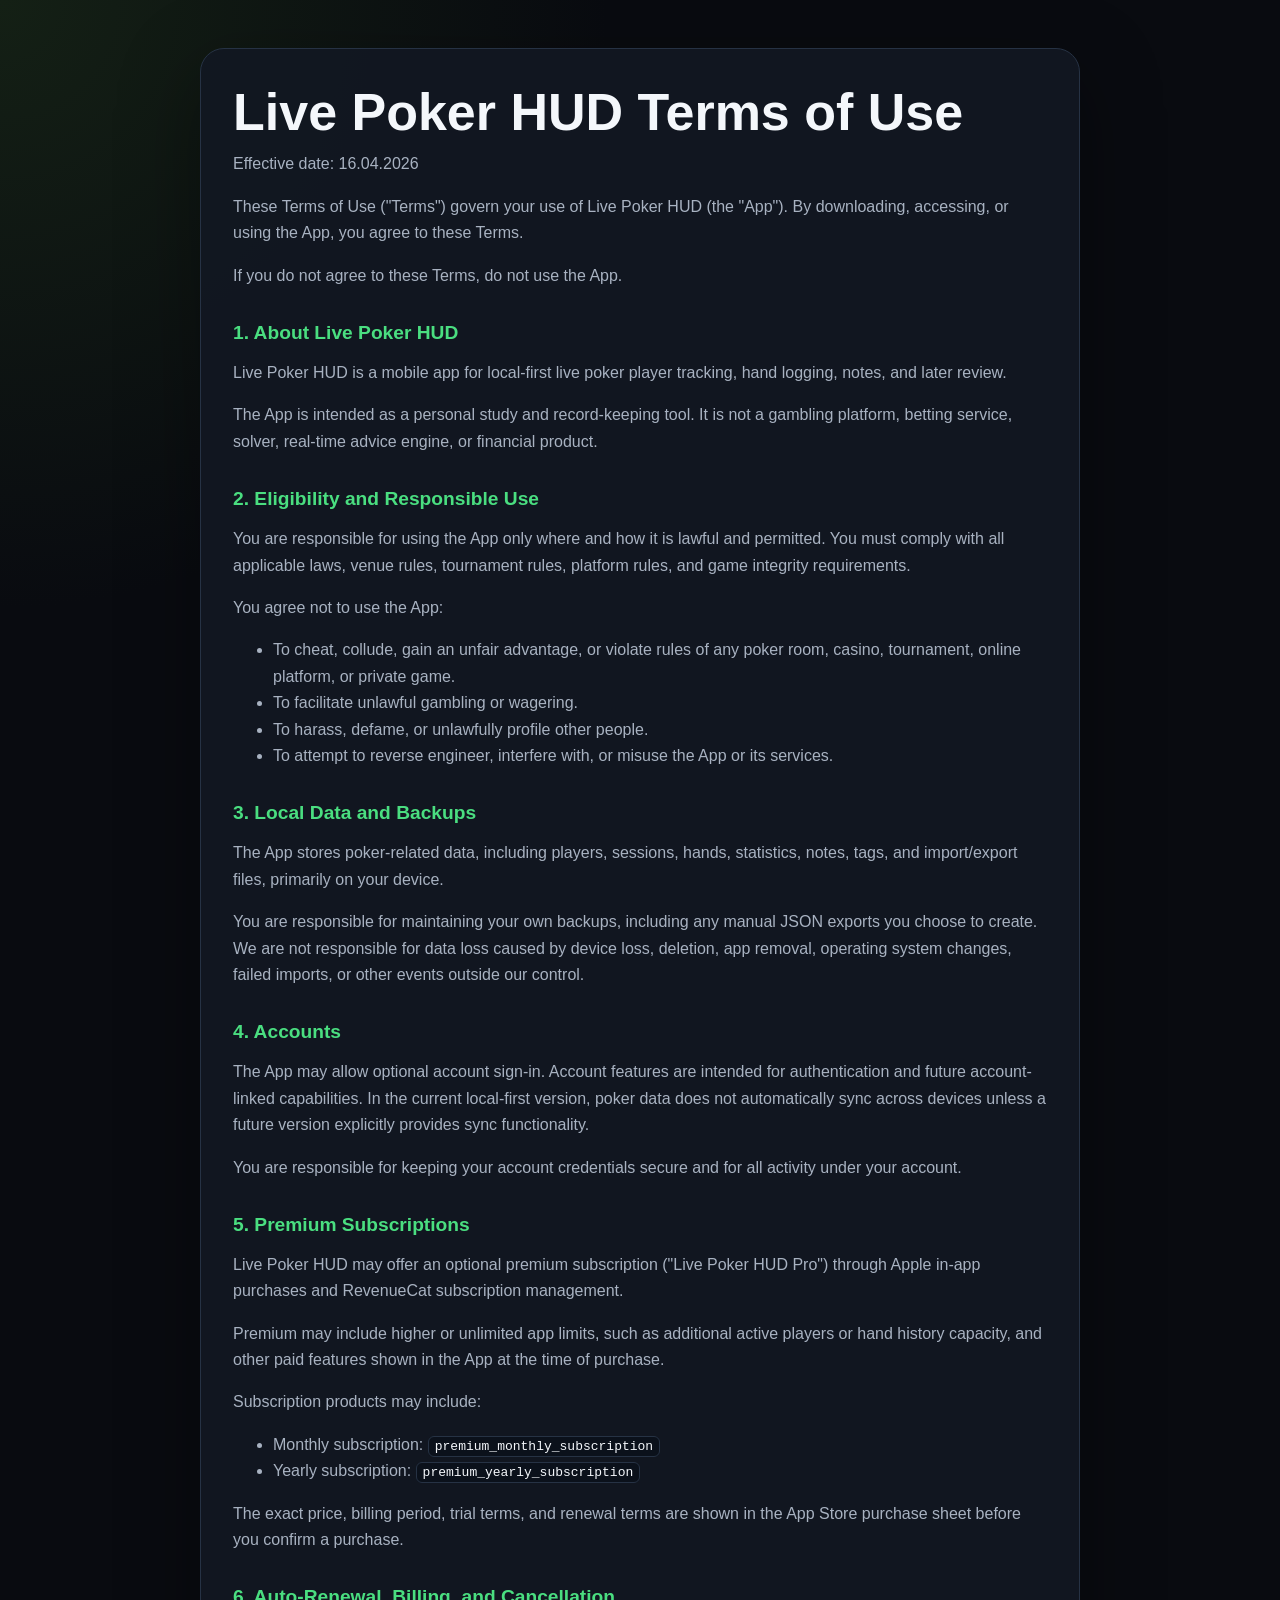
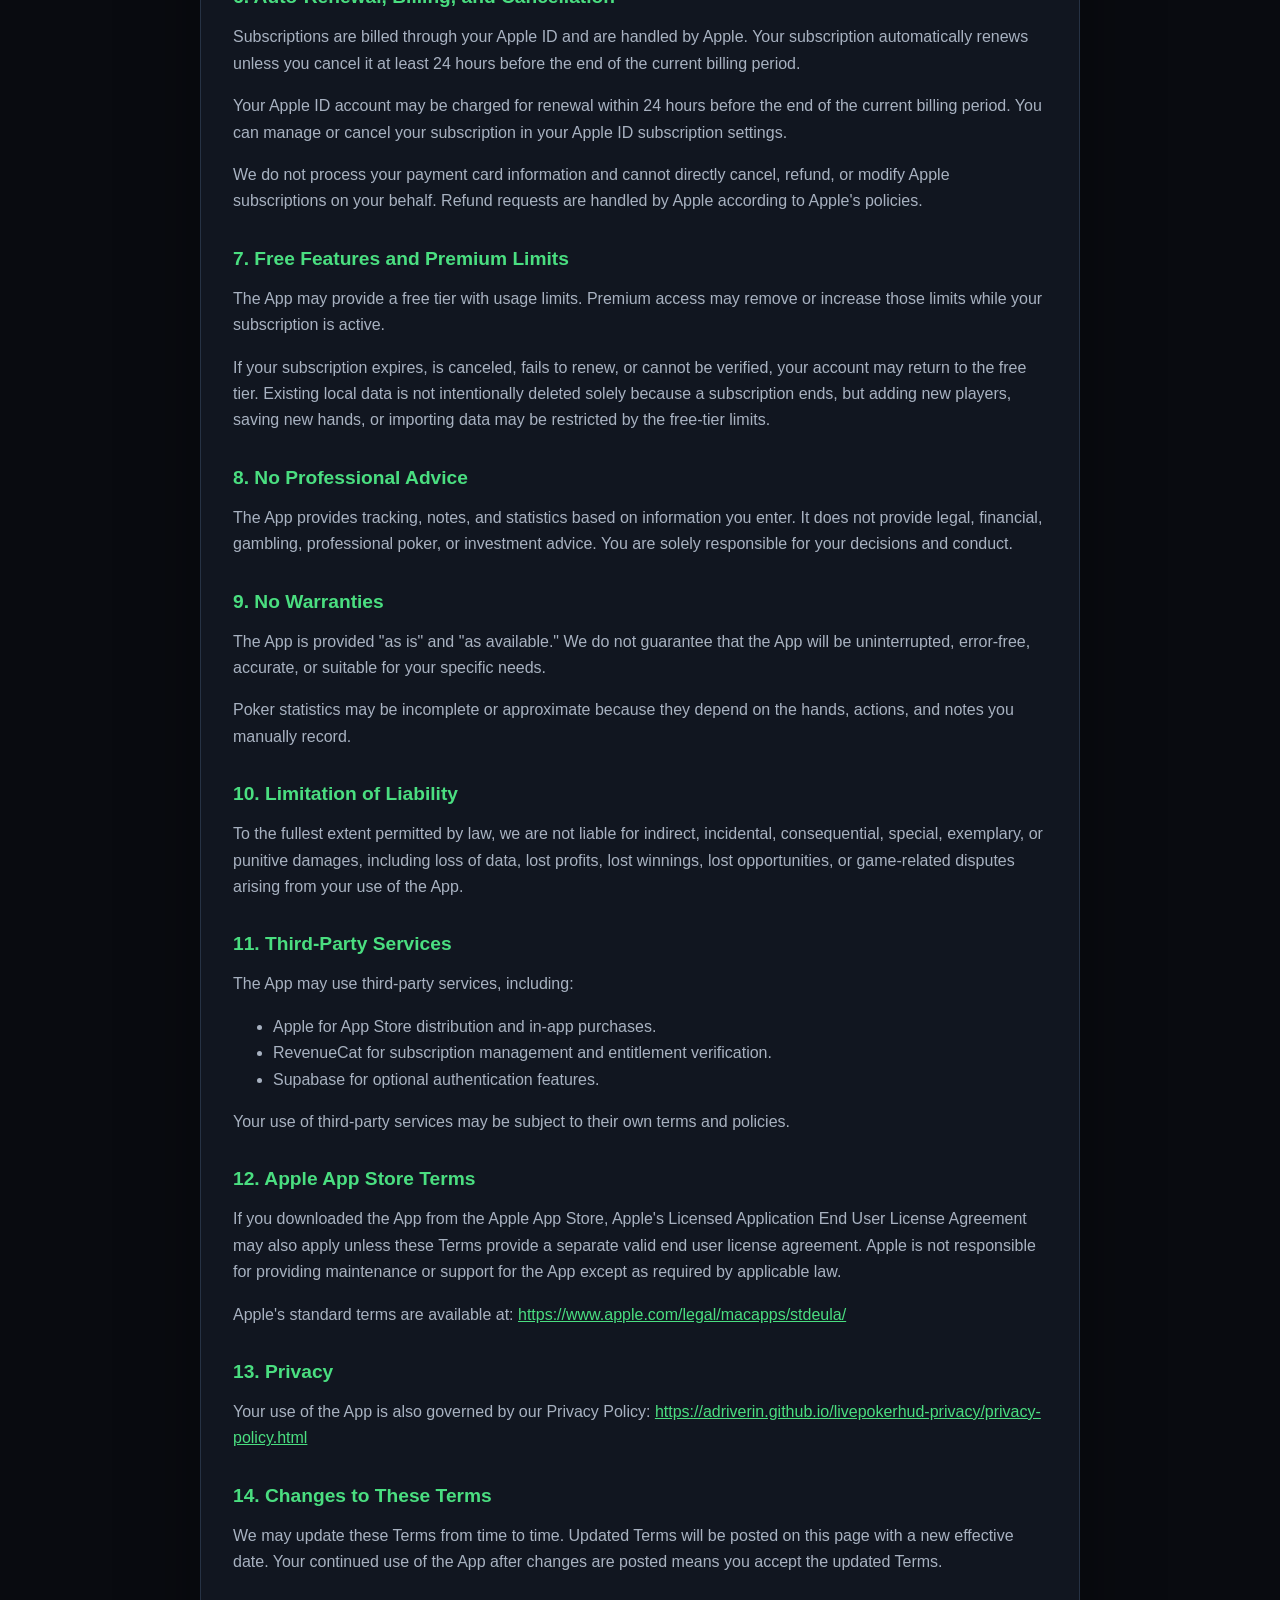
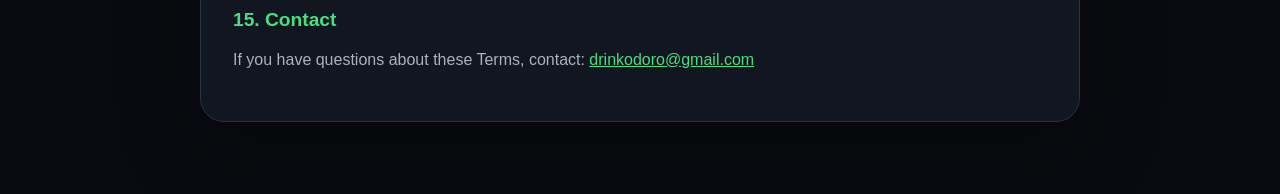
==== terms-of-use.html @ 247b6473 "Add files via upload" ====
<!doctype html>
<html lang="en">
  <head>
    <meta charset="utf-8" />
    <meta name="viewport" content="width=device-width, initial-scale=1" />
    <title>Live Poker HUD Terms of Use</title>
    <meta
      name="description"
      content="Terms of Use for Live Poker HUD, including subscription and premium feature terms."
    />
    <style>
      :root {
        color-scheme: dark;
        --bg: #090b10;
        --panel: #121722;
        --text: #f4f7fb;
        --muted: #a8b2c1;
        --accent: #4ade80;
        --border: #263244;
      }

      body {
        margin: 0;
        background: radial-gradient(circle at top left, #142015 0, var(--bg) 38rem);
        color: var(--text);
        font-family: -apple-system, BlinkMacSystemFont, "Segoe UI", sans-serif;
        line-height: 1.65;
      }

      main {
        max-width: 880px;
        margin: 0 auto;
        padding: 48px 20px 72px;
      }

      article {
        background: rgba(18, 23, 34, 0.92);
        border: 1px solid var(--border);
        border-radius: 24px;
        padding: 32px;
        box-shadow: 0 24px 80px rgba(0, 0, 0, 0.35);
      }

      h1,
      h2 {
        line-height: 1.2;
      }

      h1 {
        margin: 0 0 8px;
        font-size: clamp(2rem, 5vw, 3.25rem);
      }

      h2 {
        margin-top: 32px;
        color: var(--accent);
        font-size: 1.2rem;
      }

      p,
      li {
        color: var(--muted);
      }

      strong,
      code {
        color: var(--text);
      }

      code {
        background: #0b111b;
        border: 1px solid var(--border);
        border-radius: 6px;
        padding: 2px 6px;
      }

      a {
        color: var(--accent);
      }

      .effective {
        margin-top: 0;
        color: var(--muted);
      }

      @media (max-width: 640px) {
        article {
          padding: 24px;
          border-radius: 18px;
        }
      }
    </style>
  </head>
  <body>
    <main>
      <article>
        <h1>Live Poker HUD Terms of Use</h1>
        <p class="effective">Effective date: 16.04.2026</p>

        <p>
          These Terms of Use ("Terms") govern your use of Live Poker HUD (the "App").
          By downloading, accessing, or using the App, you agree to these Terms.
        </p>

        <p>If you do not agree to these Terms, do not use the App.</p>

        <h2>1. About Live Poker HUD</h2>
        <p>
          Live Poker HUD is a mobile app for local-first live poker player tracking,
          hand logging, notes, and later review.
        </p>
        <p>
          The App is intended as a personal study and record-keeping tool. It is not a
          gambling platform, betting service, solver, real-time advice engine, or
          financial product.
        </p>

        <h2>2. Eligibility and Responsible Use</h2>
        <p>
          You are responsible for using the App only where and how it is lawful and
          permitted. You must comply with all applicable laws, venue rules, tournament
          rules, platform rules, and game integrity requirements.
        </p>
        <p>You agree not to use the App:</p>
        <ul>
          <li>
            To cheat, collude, gain an unfair advantage, or violate rules of any poker
            room, casino, tournament, online platform, or private game.
          </li>
          <li>To facilitate unlawful gambling or wagering.</li>
          <li>To harass, defame, or unlawfully profile other people.</li>
          <li>To attempt to reverse engineer, interfere with, or misuse the App or its services.</li>
        </ul>

        <h2>3. Local Data and Backups</h2>
        <p>
          The App stores poker-related data, including players, sessions, hands,
          statistics, notes, tags, and import/export files, primarily on your device.
        </p>
        <p>
          You are responsible for maintaining your own backups, including any manual JSON
          exports you choose to create. We are not responsible for data loss caused by
          device loss, deletion, app removal, operating system changes, failed imports,
          or other events outside our control.
        </p>

        <h2>4. Accounts</h2>
        <p>
          The App may allow optional account sign-in. Account features are intended for
          authentication and future account-linked capabilities. In the current
          local-first version, poker data does not automatically sync across devices
          unless a future version explicitly provides sync functionality.
        </p>
        <p>You are responsible for keeping your account credentials secure and for all activity under your account.</p>

        <h2>5. Premium Subscriptions</h2>
        <p>
          Live Poker HUD may offer an optional premium subscription ("Live Poker HUD Pro")
          through Apple in-app purchases and RevenueCat subscription management.
        </p>
        <p>
          Premium may include higher or unlimited app limits, such as additional active
          players or hand history capacity, and other paid features shown in the App at
          the time of purchase.
        </p>
        <p>Subscription products may include:</p>
        <ul>
          <li>Monthly subscription: <code>premium_monthly_subscription</code></li>
          <li>Yearly subscription: <code>premium_yearly_subscription</code></li>
        </ul>
        <p>
          The exact price, billing period, trial terms, and renewal terms are shown in
          the App Store purchase sheet before you confirm a purchase.
        </p>

        <h2>6. Auto-Renewal, Billing, and Cancellation</h2>
        <p>
          Subscriptions are billed through your Apple ID and are handled by Apple. Your
          subscription automatically renews unless you cancel it at least 24 hours before
          the end of the current billing period.
        </p>
        <p>
          Your Apple ID account may be charged for renewal within 24 hours before the end
          of the current billing period. You can manage or cancel your subscription in
          your Apple ID subscription settings.
        </p>
        <p>
          We do not process your payment card information and cannot directly cancel,
          refund, or modify Apple subscriptions on your behalf. Refund requests are
          handled by Apple according to Apple's policies.
        </p>

        <h2>7. Free Features and Premium Limits</h2>
        <p>
          The App may provide a free tier with usage limits. Premium access may remove or
          increase those limits while your subscription is active.
        </p>
        <p>
          If your subscription expires, is canceled, fails to renew, or cannot be
          verified, your account may return to the free tier. Existing local data is not
          intentionally deleted solely because a subscription ends, but adding new
          players, saving new hands, or importing data may be restricted by the free-tier
          limits.
        </p>

        <h2>8. No Professional Advice</h2>
        <p>
          The App provides tracking, notes, and statistics based on information you enter.
          It does not provide legal, financial, gambling, professional poker, or
          investment advice. You are solely responsible for your decisions and conduct.
        </p>

        <h2>9. No Warranties</h2>
        <p>
          The App is provided "as is" and "as available." We do not guarantee that the
          App will be uninterrupted, error-free, accurate, or suitable for your specific
          needs.
        </p>
        <p>
          Poker statistics may be incomplete or approximate because they depend on the
          hands, actions, and notes you manually record.
        </p>

        <h2>10. Limitation of Liability</h2>
        <p>
          To the fullest extent permitted by law, we are not liable for indirect,
          incidental, consequential, special, exemplary, or punitive damages, including
          loss of data, lost profits, lost winnings, lost opportunities, or game-related
          disputes arising from your use of the App.
        </p>

        <h2>11. Third-Party Services</h2>
        <p>The App may use third-party services, including:</p>
        <ul>
          <li>Apple for App Store distribution and in-app purchases.</li>
          <li>RevenueCat for subscription management and entitlement verification.</li>
          <li>Supabase for optional authentication features.</li>
        </ul>
        <p>Your use of third-party services may be subject to their own terms and policies.</p>

        <h2>12. Apple App Store Terms</h2>
        <p>
          If you downloaded the App from the Apple App Store, Apple's Licensed
          Application End User License Agreement may also apply unless these Terms
          provide a separate valid end user license agreement. Apple is not responsible
          for providing maintenance or support for the App except as required by
          applicable law.
        </p>
        <p>
          Apple's standard terms are available at:
          <a href="https://www.apple.com/legal/macapps/stdeula/">https://www.apple.com/legal/macapps/stdeula/</a>
        </p>

        <h2>13. Privacy</h2>
        <p>
          Your use of the App is also governed by our Privacy Policy:
          <a href="https://adriverin.github.io/livepokerhud-privacy/privacy-policy.html">
            https://adriverin.github.io/livepokerhud-privacy/privacy-policy.html
          </a>
        </p>

        <h2>14. Changes to These Terms</h2>
        <p>
          We may update these Terms from time to time. Updated Terms will be posted on
          this page with a new effective date. Your continued use of the App after changes
          are posted means you accept the updated Terms.
        </p>

        <h2>15. Contact</h2>
        <p>
          If you have questions about these Terms, contact:
          <a href="mailto:drinkodoro@gmail.com">drinkodoro@gmail.com</a>
        </p>
      </article>
    </main>
  </body>
</html>
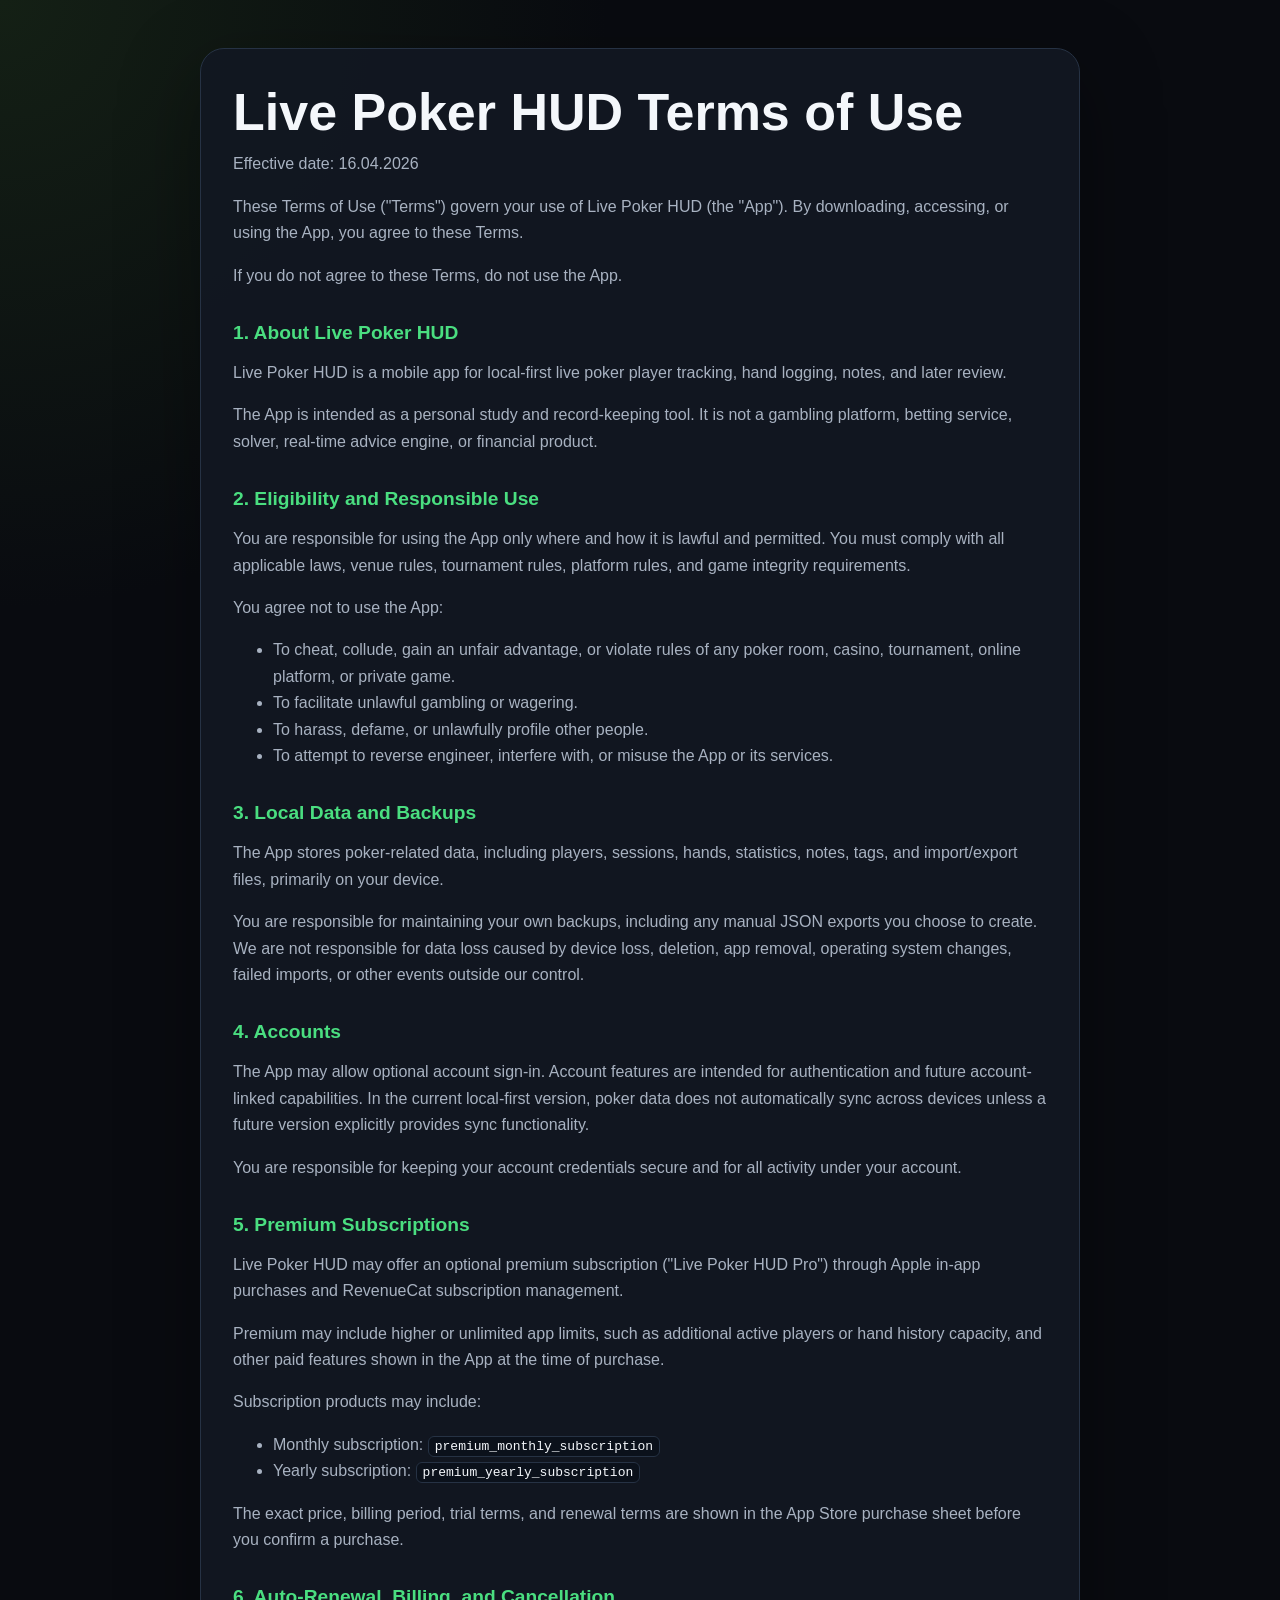
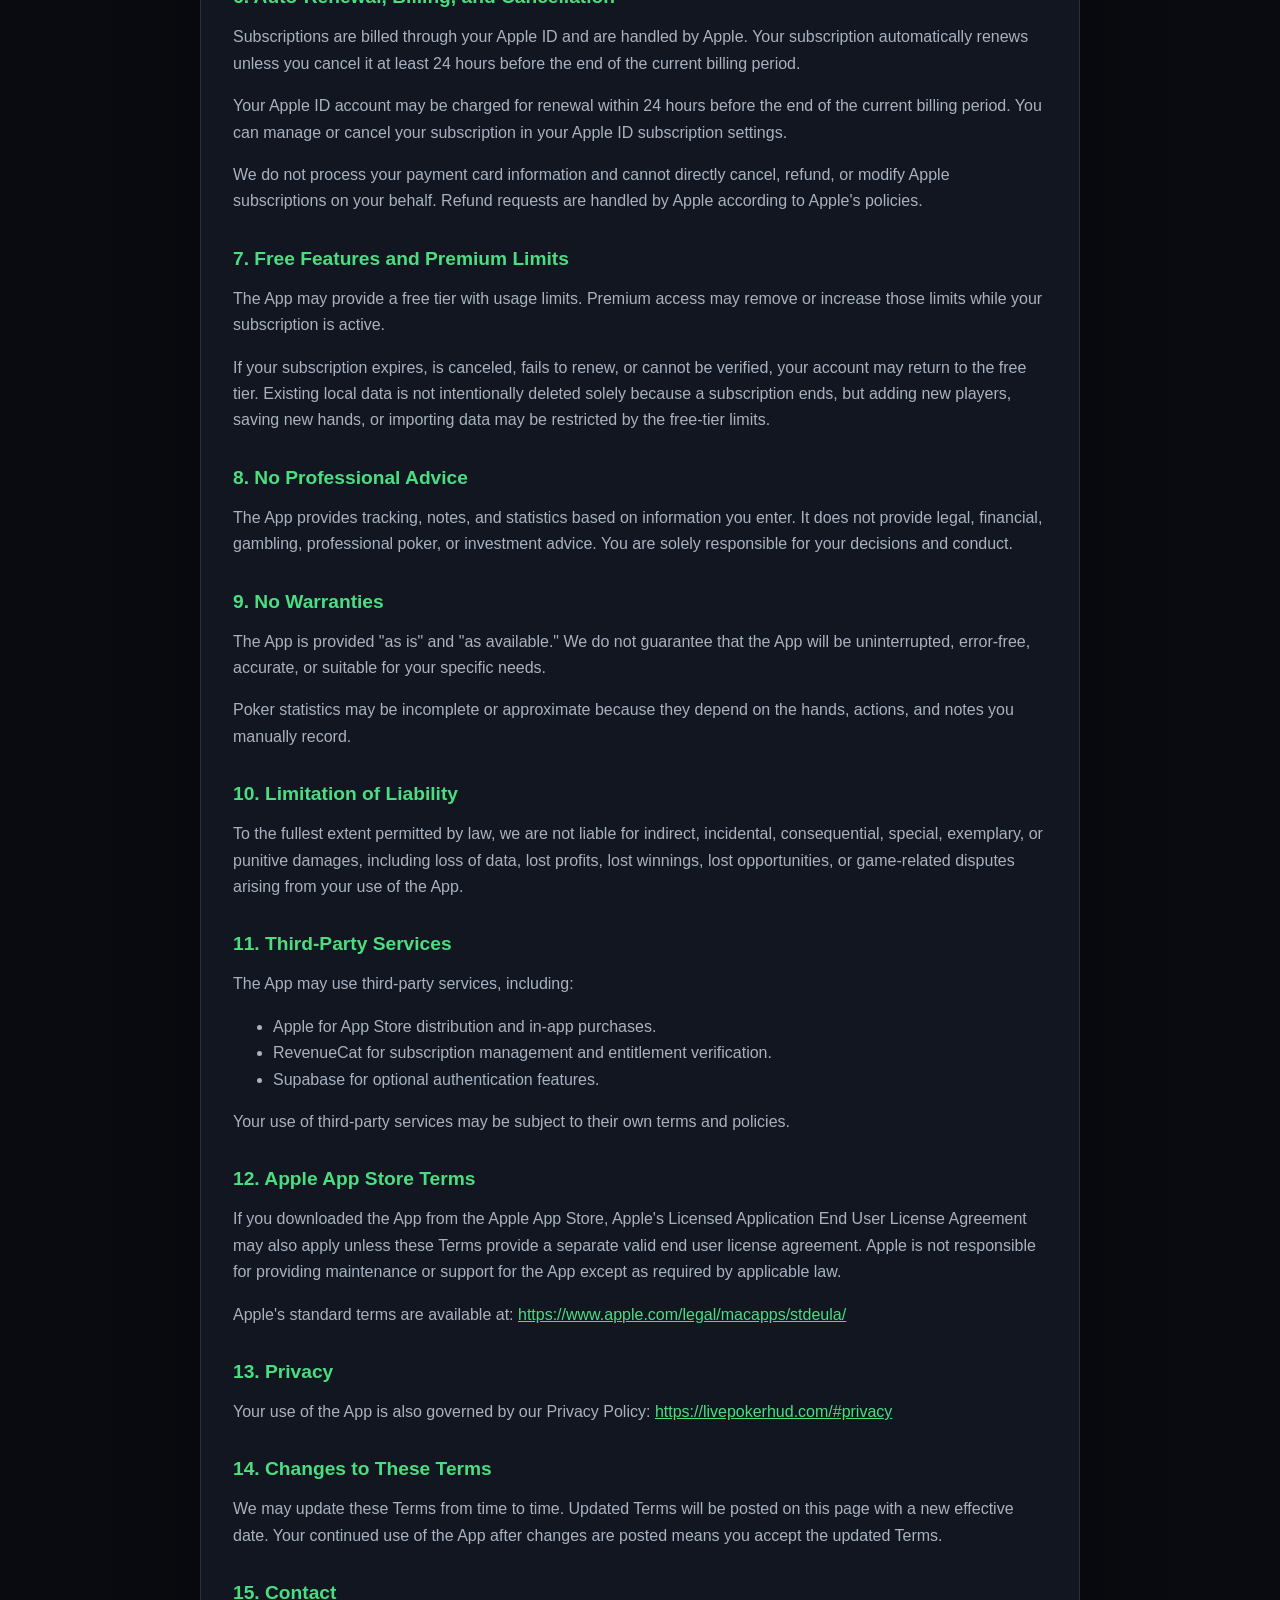
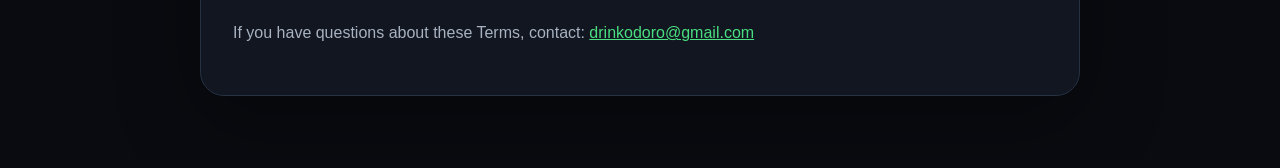
==== commit f2dd9d47: "Prepare site for Cloudflare Pages" ====
--- a/terms-of-use.html
+++ b/terms-of-use.html
@@ -254,8 +254,8 @@
         <h2>13. Privacy</h2>
         <p>
           Your use of the App is also governed by our Privacy Policy:
-          <a href="https://adriverin.github.io/livepokerhud-privacy/privacy-policy.html">
-            https://adriverin.github.io/livepokerhud-privacy/privacy-policy.html
+          <a href="https://livepokerhud.com/#privacy">
+            https://livepokerhud.com/#privacy
           </a>
         </p>
 
